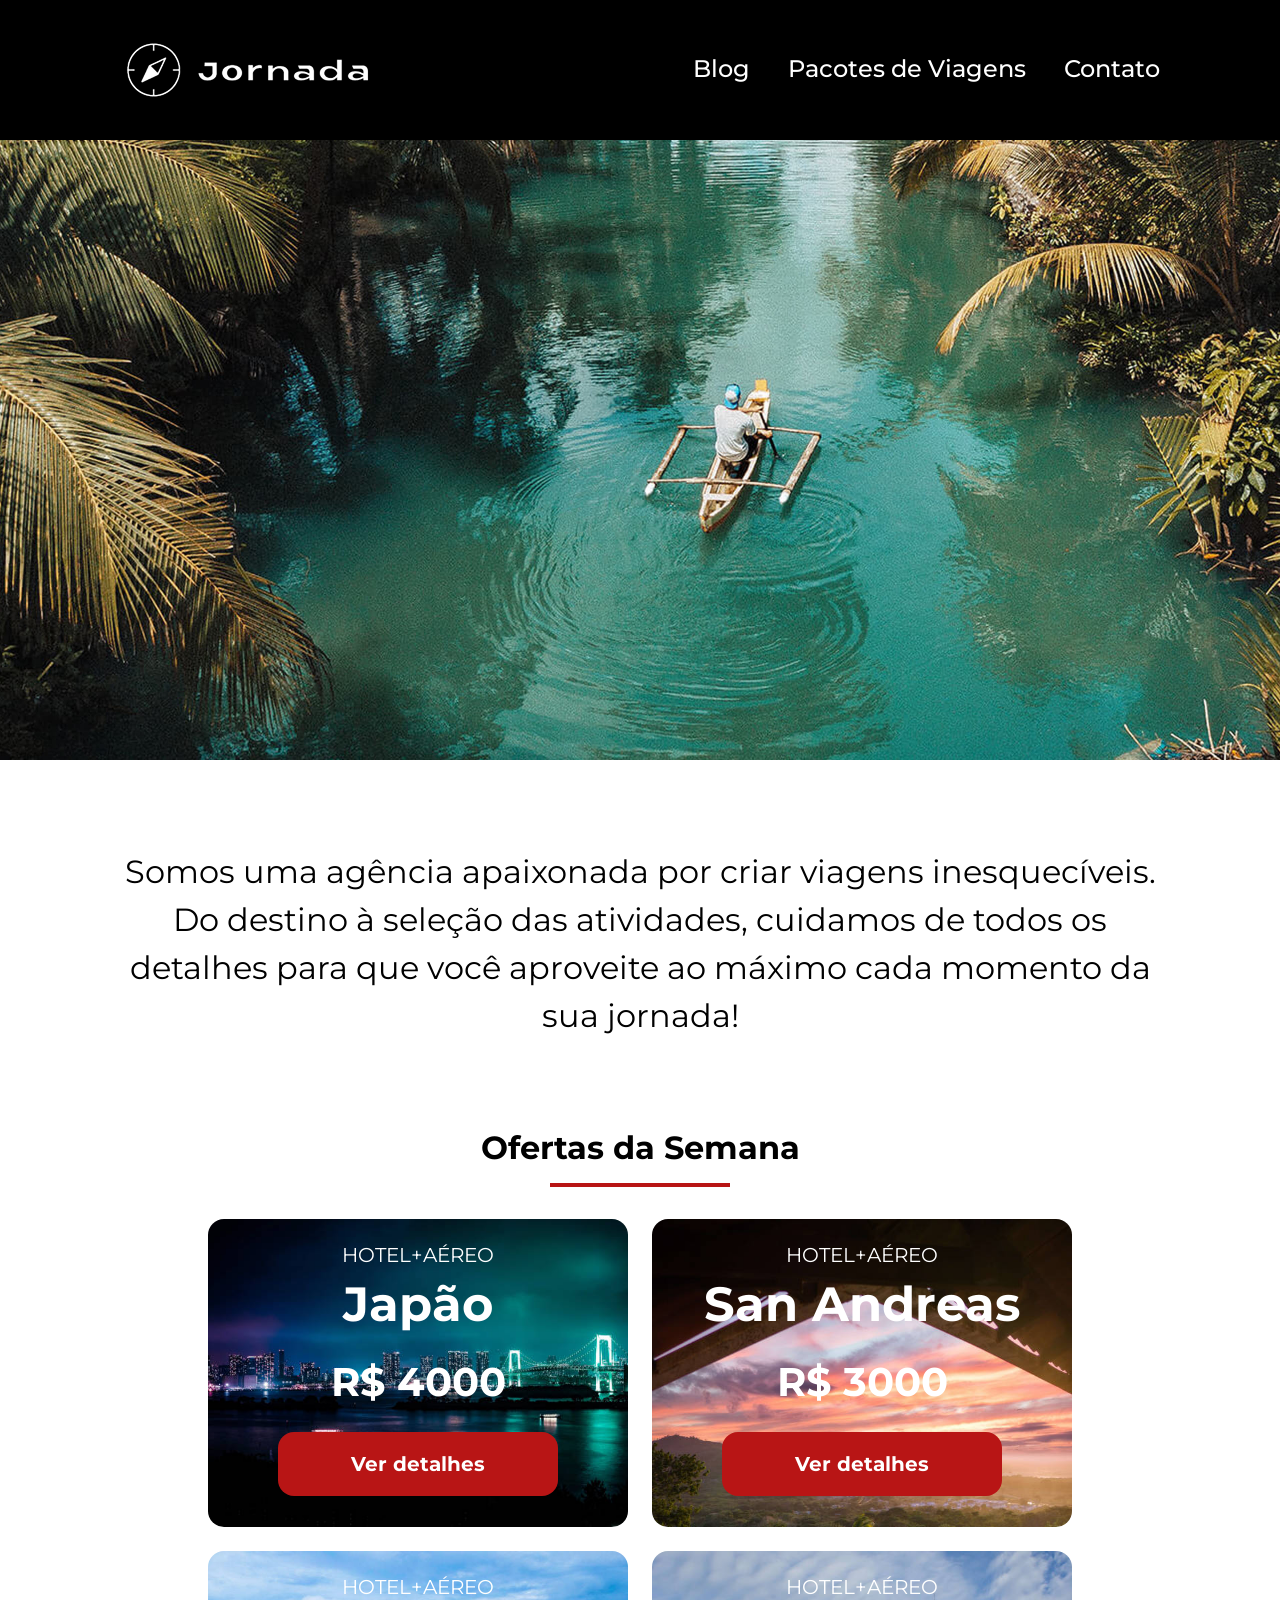
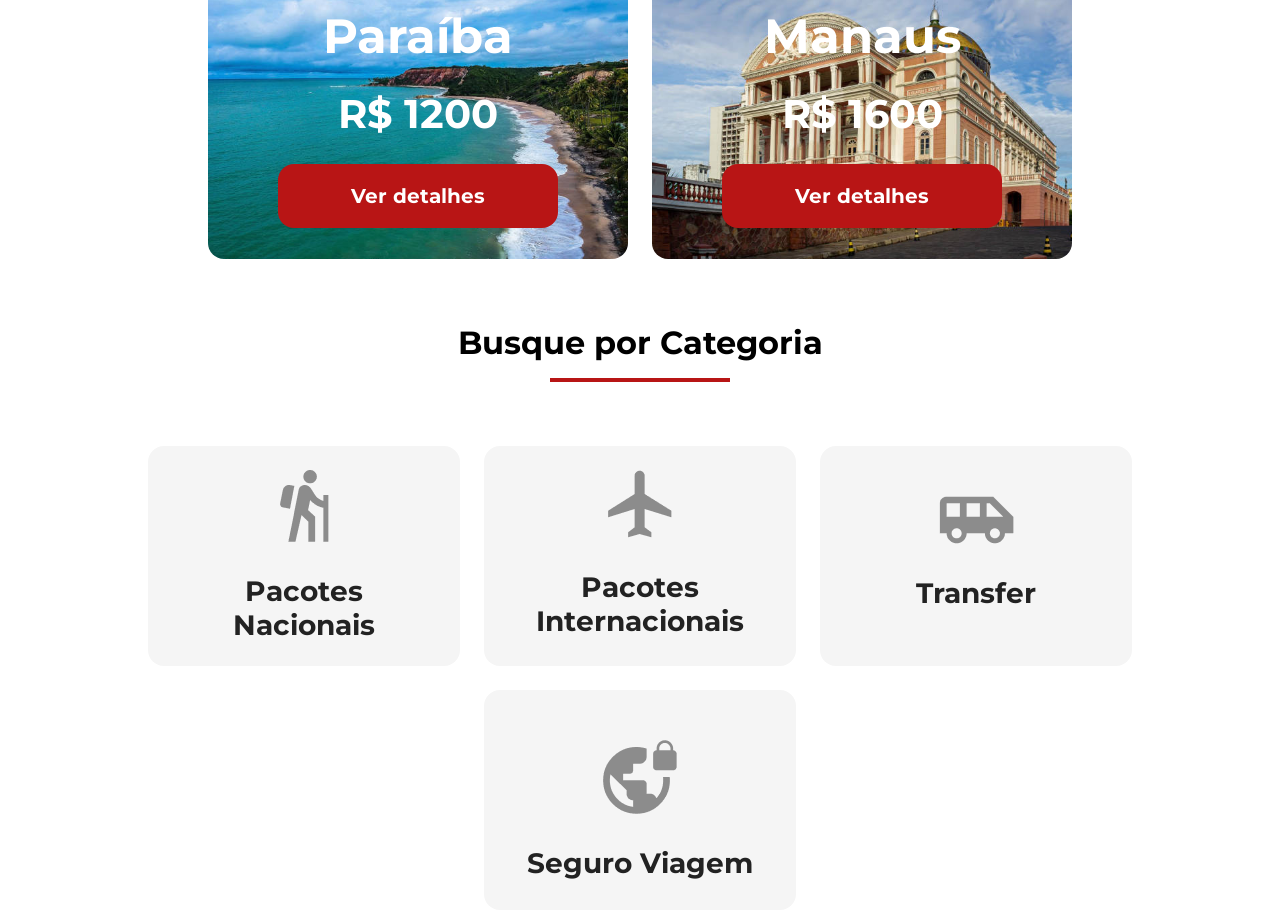
==== index.html @ 72128046 "Inicia e finaliza a sessao de categories" ====
<!doctype html>
<html lang="pt-BR">
  <head>
    <meta charset="UTF-8" />
    <meta name="viewport" content="width=device-width, initial-scale=1.0" />
    <link rel="stylesheet" href="CSS/style.css" />
    <title>Jornada Viagens</title>
  </head>
  <body>
    <header>
      <a class="logo" href="index.html">
        <title>Voltar para a página inicial</title>
        <img
          class="img-mobile"
          src="img/bussola-branca.png"
          alt="Logo do site Jornada Viagens na cor branca"
        />
        <img
          class="img-desktop"
          src="img/bussola-texto-jornada-branca.png"
          alt="Logo do site Jornada Viagens na cor branca"
        />
      </a>
      <div class="navigation-menu">
        <label for="menu">
          <img src="img/menu.png" alt="Menu" />
        </label>
        <input type="checkbox" name="" id="menu" hidden />
        <nav>
          <ul class="list-link">
            <li>
              <a href="blog.html" target="_blank" title="Acessar Blog">Blog</a>
            </li>
            <li>
              <a
                href="pacotes.html"
                target="_blank"
                title="Acessar Pacotes de Viagens"
                >Pacotes de Viagens</a
              >
            </li>
            <li>
              <a href="contato.html" target="_blank" title="Acessar Contato"
                >Contato</a
              >
            </li>
          </ul>
        </nav>
      </div>
    </header>
    <section class="hero">
      <div class="hero-img"></div>
      <h2>
        Somos uma agência apaixonada por criar viagens inesquecíveis. Do destino
        à seleção das atividades, cuidamos de todos os detalhes para que você
        aproveite ao máximo cada momento da sua jornada!
      </h2>
    </section>
    <section class="offers">
      <div class="section-title">
        <h2>Ofertas da Semana</h2>
        <hr />
      </div>

      <div class="offers-cards">
        <article class="card japao">
          <header>
            <p>HOTEL+AÉREO</p>
            <h3>
              Japão <br />
              <span>R$ 4000</span>
            </h3>
          </header>
          <footer>
            <a href="#" class="button">Ver detalhes</a>
          </footer>
        </article>

        <article class="card san-andreas">
          <header>
            <p>HOTEL+AÉREO</p>
            <h3>
              San Andreas <br />
              <span>R$ 3000</span>
            </h3>
          </header>
          <footer>
            <a href="#" class="button">Ver detalhes</a>
          </footer>
        </article>

        <article class="card paraiba">
          <header>
            <p>HOTEL+AÉREO</p>
            <h3>
              Paraíba <br />
              <span>R$ 1200</span>
            </h3>
          </header>
          <footer>
            <a href="#" class="button">Ver detalhes</a>
          </footer>
        </article>

        <article class="card manaus">
          <header>
            <p>HOTEL+AÉREO</p>
            <h3>
              Manaus <br />
              <span>R$ 1600</span>
            </h3>
          </header>
          <footer>
            <a href="#" class="button">Ver detalhes</a>
          </footer>
        </article>
      </div>
    </section>
    <section class="categories">
      <div class="section-title">
        <h2>Busque por Categoria</h2>
        <hr />
      </div>
      <div class="categories-cards">
        <a
          class="card"
          href="#"
          target="_blank"
          title="Busque pela categoria Pacotes Nacionais"
        >
          <img
            src="img/icone-caminhada.png"
            alt="ícone cinza representando uma pessoa fazendo tracking"
          />
          <h3>
            Pacotes <br />
            Nacionais
          </h3>
        </a>

        <a
          class="card"
          href="#"
          target="_blank"
          title="Busque pela categoria Pacotes Internacionais"
        >
          <img
            src="img/icone-aviao.png"
            alt="ícone cinza representando um avião"
          />
          <h3>
            Pacotes <br />
            Internacionais
          </h3>
        </a>

        <a
          class="card single-line transfer"
          href="#"
          target="_blank"
          title="Busque pela categoria Transfer"
        >
          <img
            src="img/icone-onibus.png"
            alt="ícone cinza representando um ônibus"
          />
          <h3>Transfer</h3>
        </a>

        <a
          class="card single-line"
          href="#"
          target="_blank"
          title="Busque pela categoria Seguro Viagens"
        >
          <img
            src="img/icone-planeta.png"
            alt="ícone cinza representando o globo terrestre com um cadeado"
          />
          <h3>Seguro Viagem</h3>
        </a>
      </div>
    </section>
  </body>
</html>
---- CSS/style.css ----
@import url(global.css);
@import url(header.css);
@import url(hero.css);
@import url(offers.css);
@import url(categories.css);
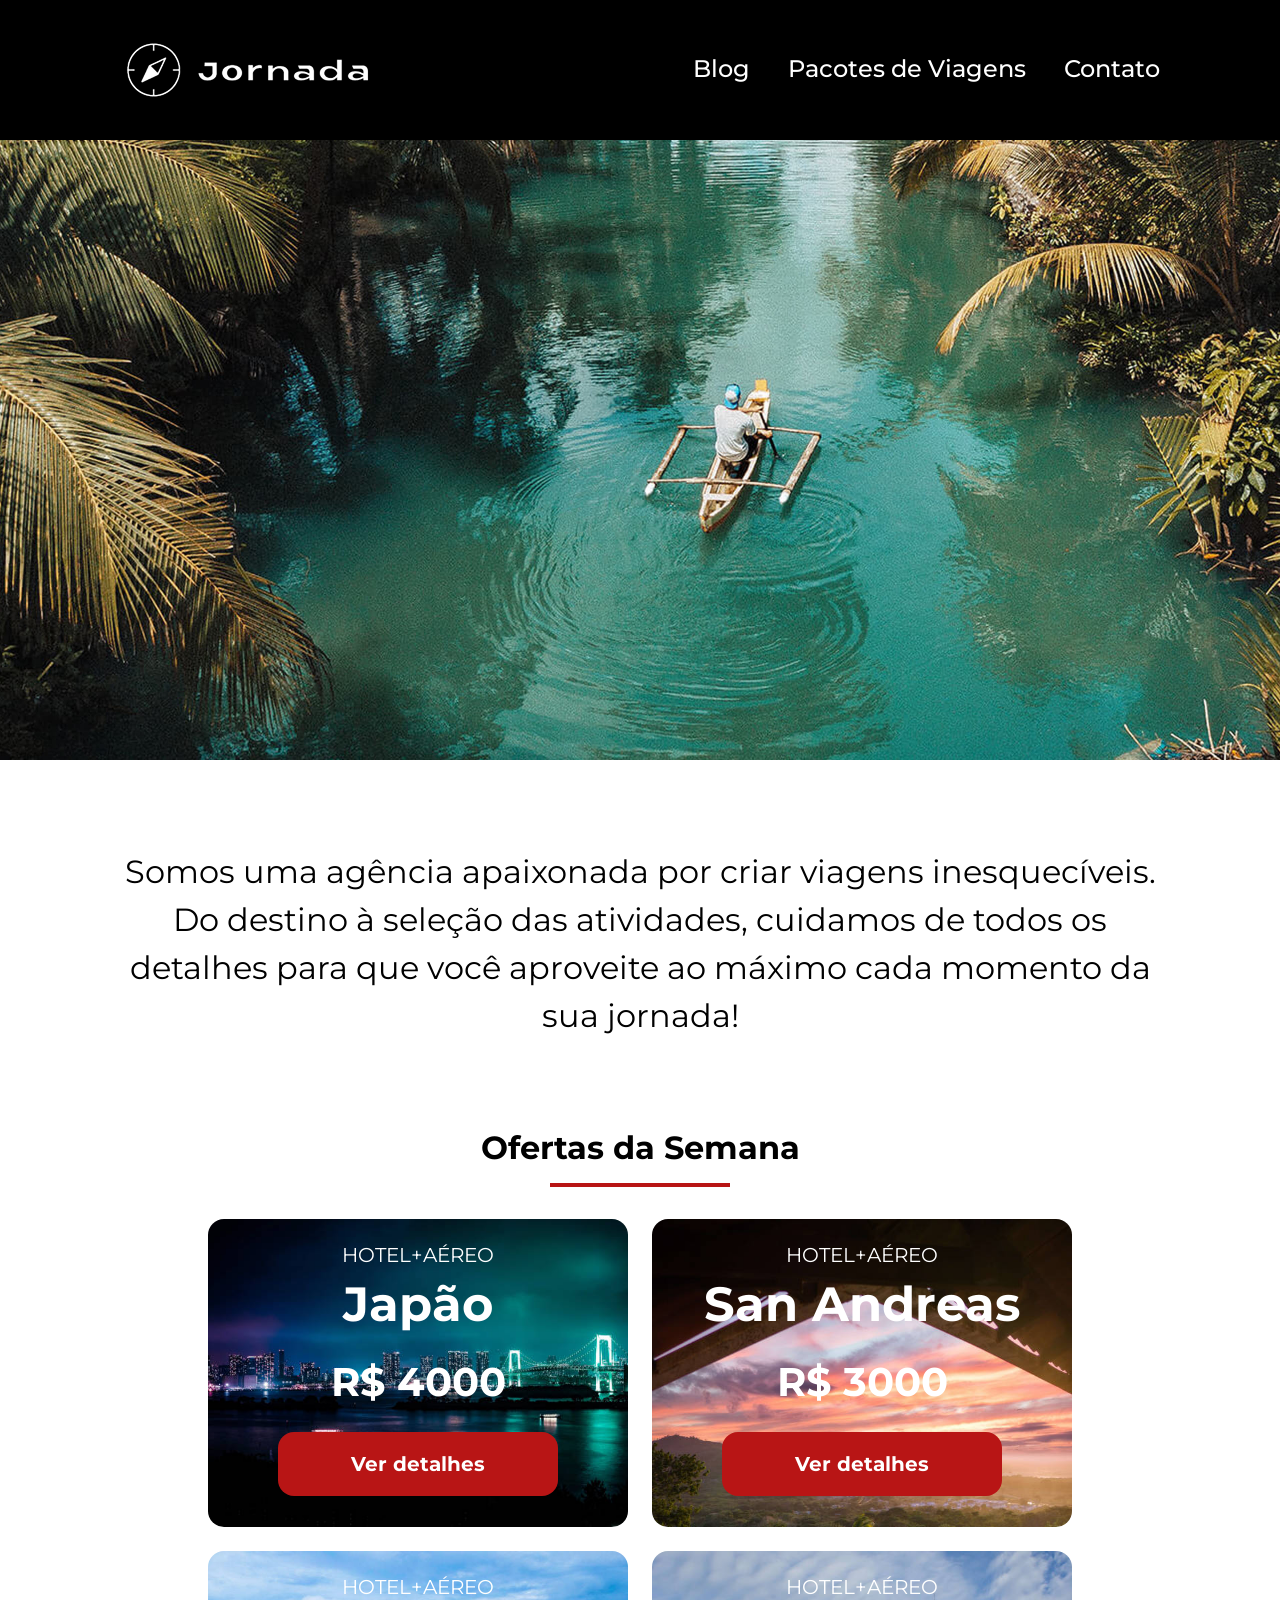
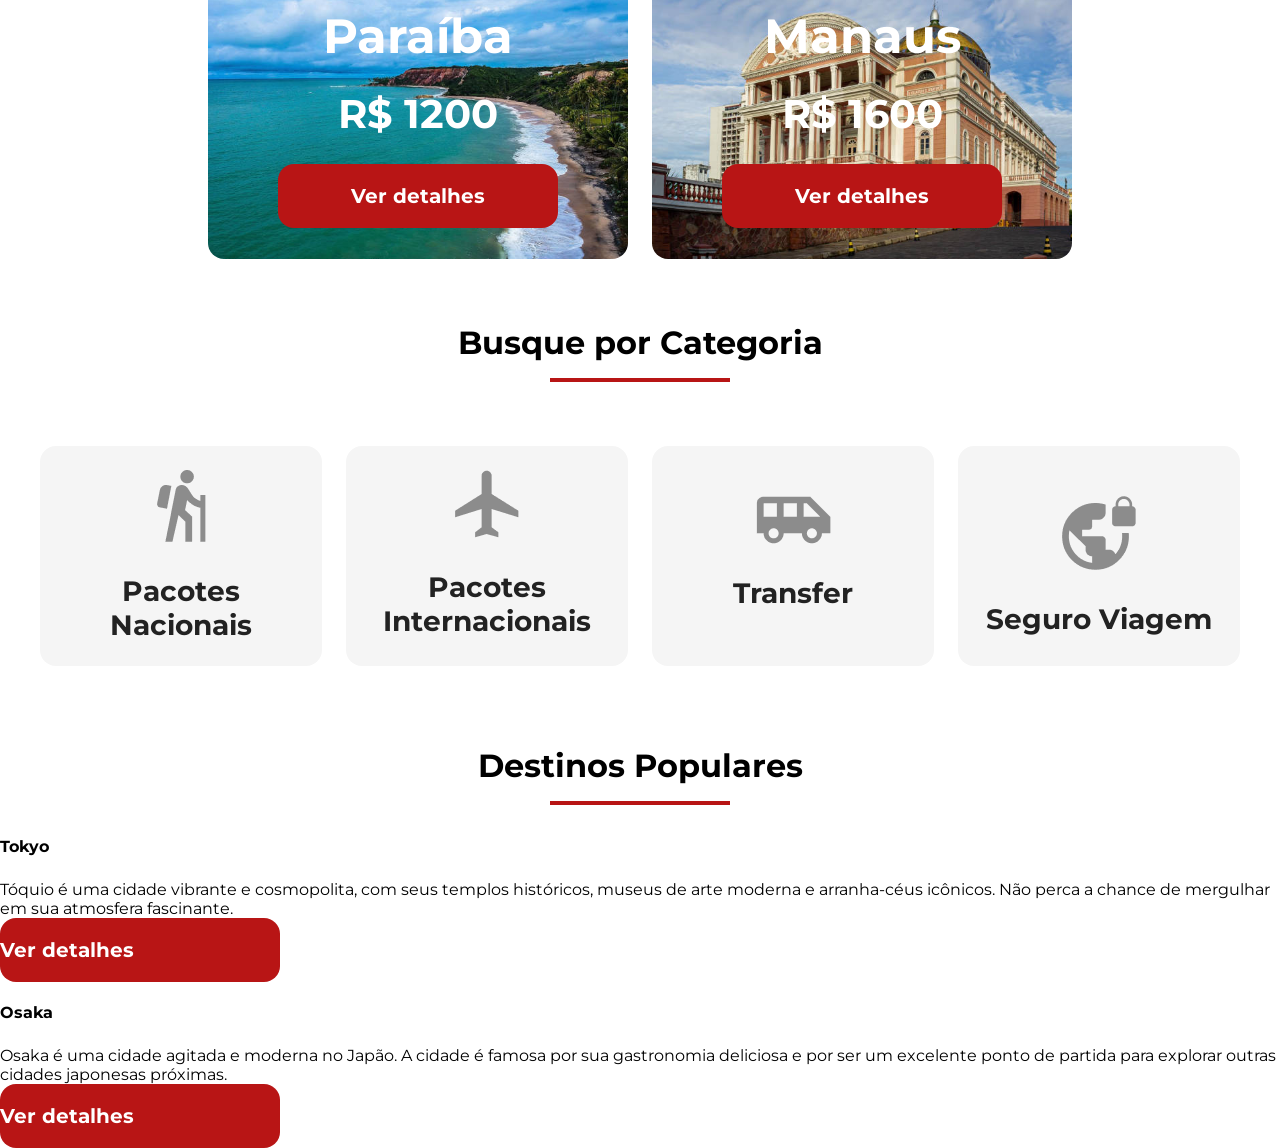
==== commit 49ff840b: "Cria estrutura de destinos" ====
--- a/index.html
+++ b/index.html
@@ -181,5 +181,42 @@
         </a>
       </div>
     </section>
+    <section class="destinations">
+      <div class="section-title">
+        <h2>Destinos Populares</h2>
+        <hr />
+      </div>
+      <div class="destination-items">
+        <article class="item">
+          <header>
+            <div class="img-item"></div>
+            <h4>Tokyo</h4>
+          </header>
+          <p>
+            Tóquio é uma cidade vibrante e cosmopolita, com seus templos
+            históricos, museus de arte moderna e arranha-céus icônicos. Não
+            perca a chance de mergulhar em sua atmosfera fascinante.
+          </p>
+          <footer>
+            <a href="#" class="button">Ver detalhes</a>
+          </footer>
+        </article>
+
+        <article class="item">
+          <header>
+            <div class="img-item"></div>
+            <h4>Osaka</h4>
+          </header>
+          <p>
+            Osaka é uma cidade agitada e moderna no Japão. A cidade é famosa por
+            sua gastronomia deliciosa e por ser um excelente ponto de partida
+            para explorar outras cidades japonesas próximas.
+          </p>
+          <footer>
+            <a href="#" class="button">Ver detalhes</a>
+          </footer>
+        </article>
+      </div>
+    </section>
   </body>
 </html>
--- a/CSS/style.css
+++ b/CSS/style.css
@@ -2,4 +2,5 @@
 @import url(header.css);
 @import url(hero.css);
 @import url(offers.css);
-@import url(categories.css);+@import url(categories.css);
+@import url(destinations.css);
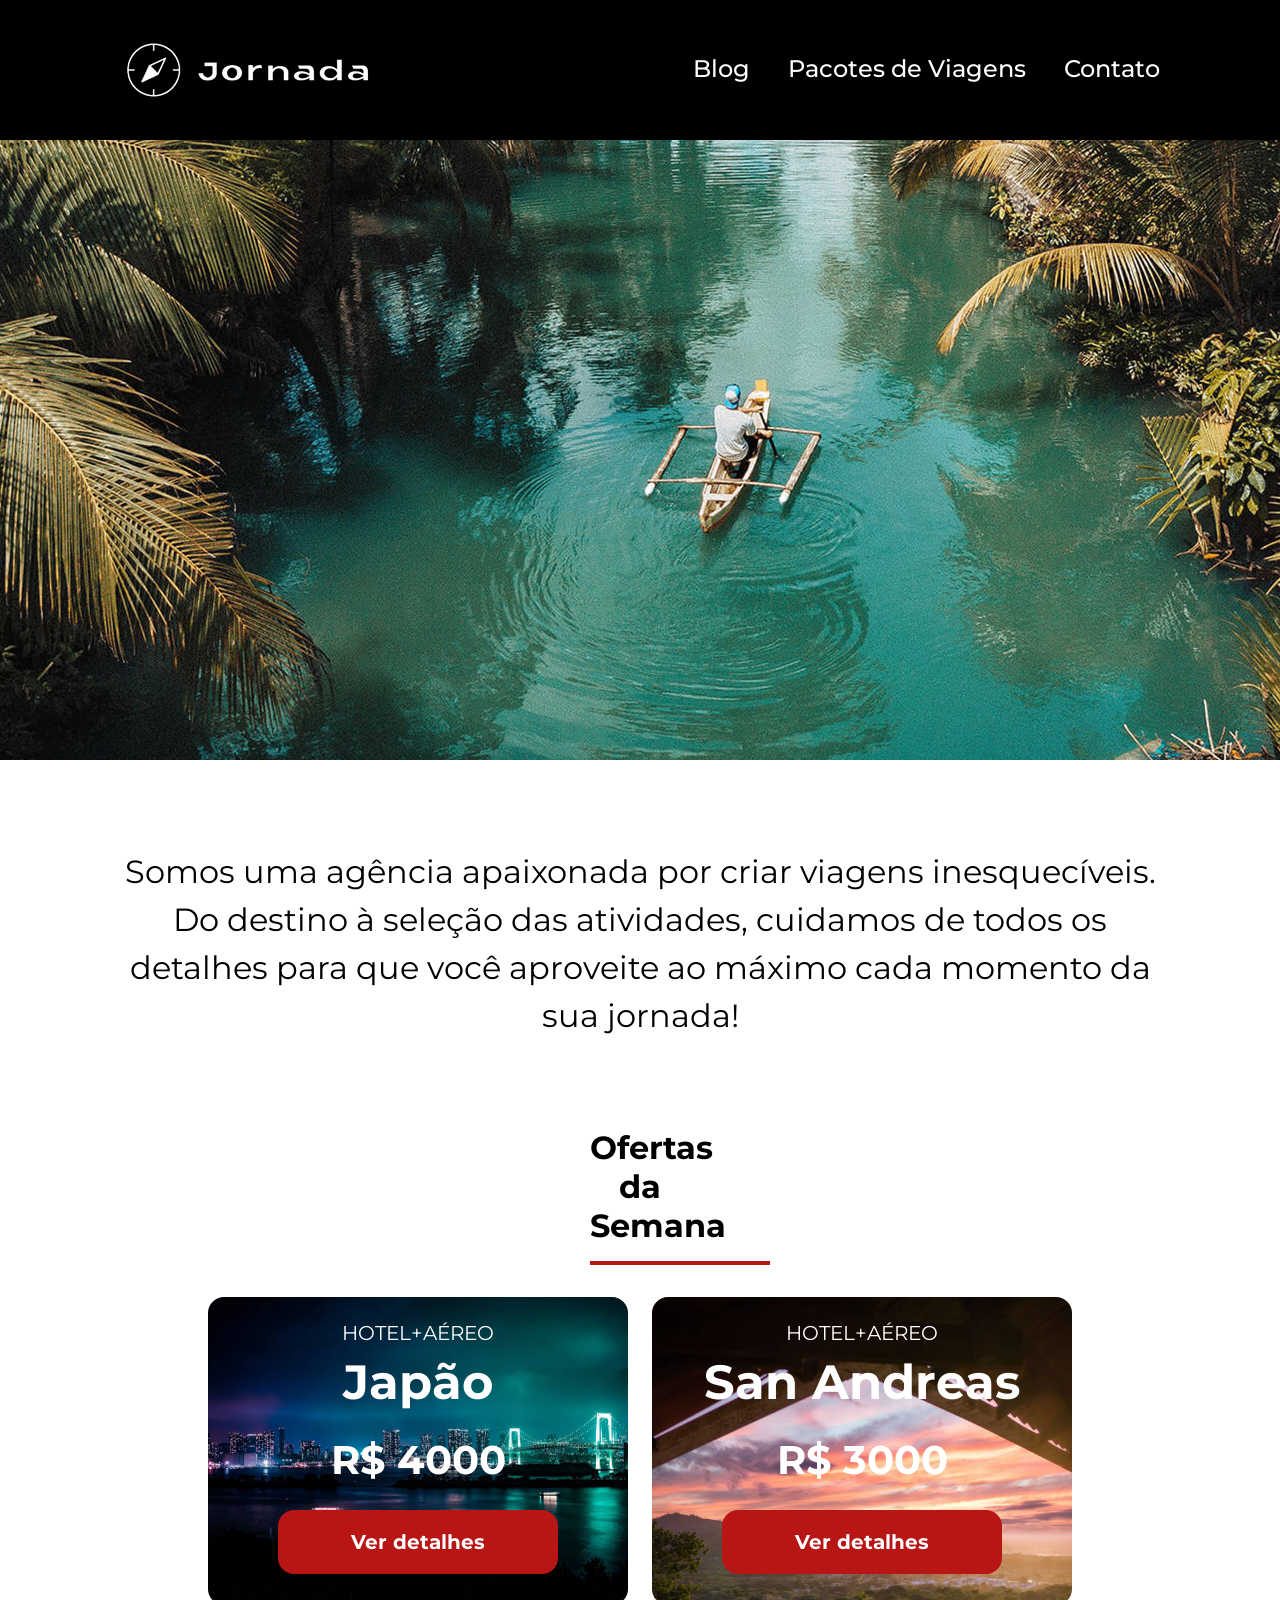
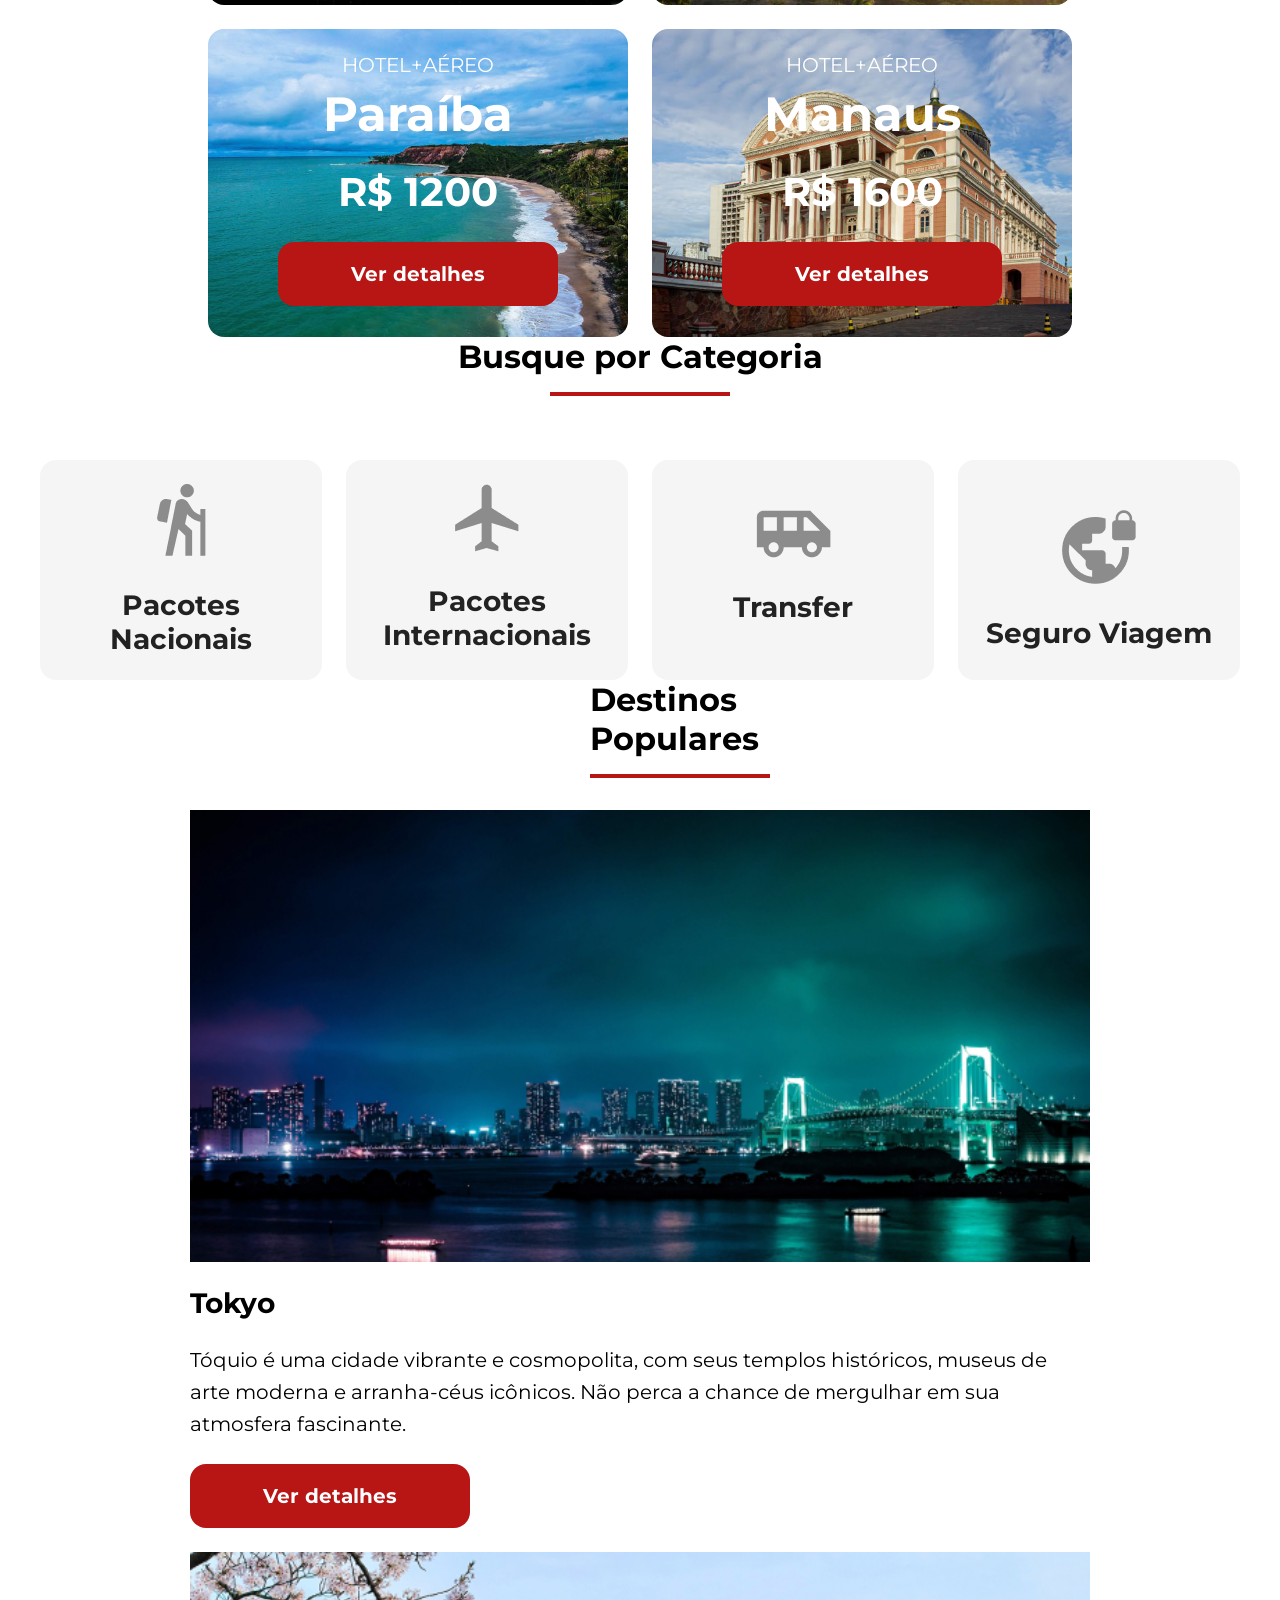
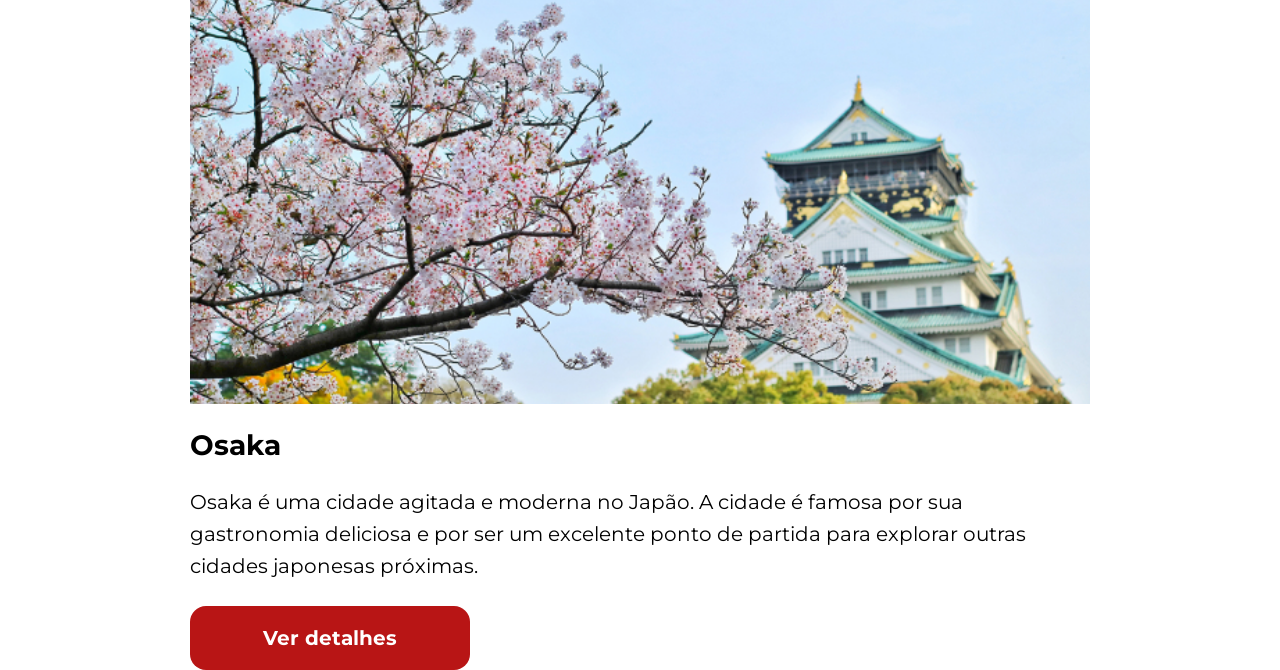
==== commit 455292c4: "Adiciona e finaliza sessao de destinations e melhora configuracao global" ====
--- a/index.html
+++ b/index.html
@@ -7,7 +7,7 @@
     <title>Jornada Viagens</title>
   </head>
   <body>
-    <header>
+    <header class="main-header">
       <a class="logo" href="index.html">
         <title>Voltar para a página inicial</title>
         <img
@@ -187,7 +187,7 @@
         <hr />
       </div>
       <div class="destination-items">
-        <article class="item">
+        <article class="item tokyo">
           <header>
             <div class="img-item"></div>
             <h4>Tokyo</h4>
@@ -198,11 +198,17 @@
             perca a chance de mergulhar em sua atmosfera fascinante.
           </p>
           <footer>
-            <a href="#" class="button">Ver detalhes</a>
-          </footer>
-        </article>
-
-        <article class="item">
+            <a
+              href="#"
+              class="button"
+              target="_blank"
+              title="Veja mais detalhes do destino Tóquio"
+              >Ver detalhes</a
+            >
+          </footer>
+        </article>
+
+        <article class="item osaka">
           <header>
             <div class="img-item"></div>
             <h4>Osaka</h4>
@@ -213,7 +219,13 @@
             para explorar outras cidades japonesas próximas.
           </p>
           <footer>
-            <a href="#" class="button">Ver detalhes</a>
+            <a
+              href="#"
+              class="button"
+              target="_blank"
+              title="Veja mais detalhes do destino Osaka"
+              >Ver detalhes</a
+            >
           </footer>
         </article>
       </div>
